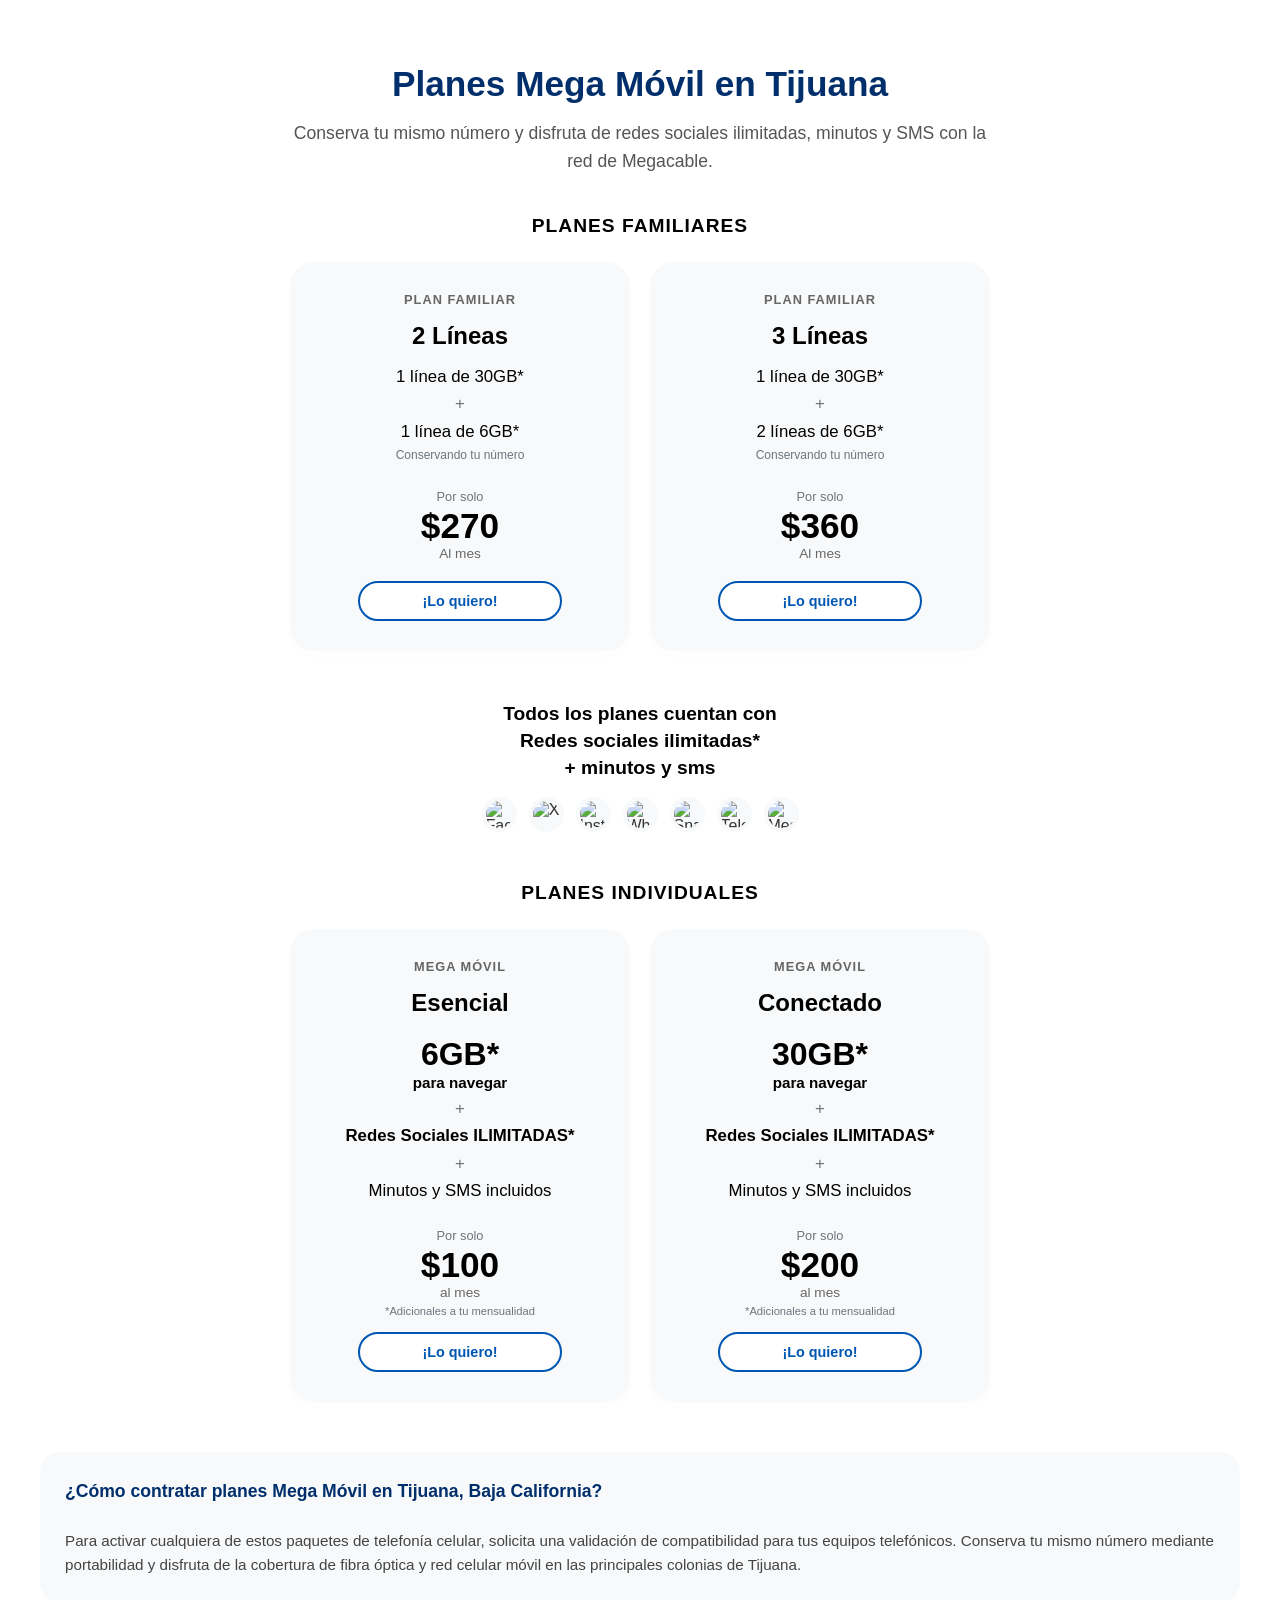
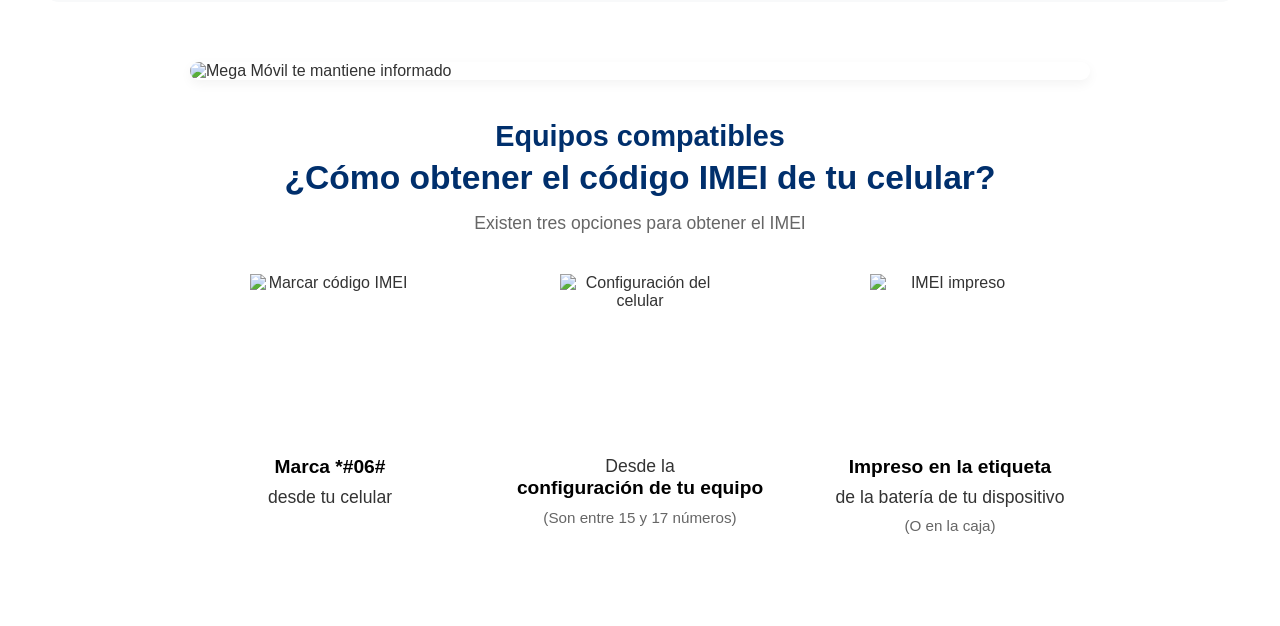
==== megamovil-tijuana.html @ 5f16b8f5 "Create megamovil-tijuana.html Mega Movil" ====
<!DOCTYPE html>
<html lang="es">
<head>
    <meta charset="UTF-8">
    <meta name="viewport" content="width=device-width, initial-scale=1.0">
    <title>Planes Mega Móvil en Tijuana | Megacable Celular</title>
    <meta name="description" content="Conoce los planes de telefonía celular Mega Móvil de Megacable en Tijuana. Planes familiares e individuales con redes sociales ilimitadas y hasta 30GB.">
    <link rel="stylesheet" href="https://cloudflare.com">
    <style>
        :root {
            --primary-blue: #002f6c;
            --megacable-blue: #0056b3;
            --orange: #ff6600;
            --gray-bg: #f8f9fa;
            --text-muted: #6c757d;
        }
        body {
            font-family: 'Segoe UI', Roboto, Helvetica, Arial, sans-serif;
            background-color: #ffffff;
            color: #333;
            margin: 0;
            padding: 0;
        }
        .main-container {
            max-width: 1200px;
            margin: 0 auto;
            padding: 40px 20px;
        }
        .header-seo {
            text-align: center;
            margin-bottom: 40px;
        }
        .header-seo h1 {
            color: var(--primary-blue);
            font-size: 2.2rem;
            font-weight: 800;
            margin-bottom: 15px;
        }
        .header-seo p {
            font-size: 1.1rem;
            color: #555;
            max-width: 700px;
            margin: 0 auto;
            line-height: 1.6;
        }
        .section-title {
            text-align: center;
            text-transform: uppercase;
            font-size: 1.2rem;
            font-weight: 800;
            letter-spacing: 1px;
            color: #000;
            margin: 40px 0 25px 0;
        }
        .carousel-wrapper {
            display: flex;
            align-items: center;
            justify-content: center;
            gap: 10px;
            margin-bottom: 30px;
            width: 100%;
        }
        .arrow-btn {
            background: none;
            border: none;
            font-size: 1.1rem;
            color: #ccc;
            cursor: pointer;
            padding: 10px;
            transition: color 0.2s;
        }
        .arrow-btn:hover { color: var(--orange); }
        .planes-grid {
            display: flex;
            flex-wrap: wrap;
            justify-content: center;
            gap: 20px;
            width: 100%;
        }
        .plan-card {
            background: var(--gray-bg);
            border-radius: 24px;
            padding: 30px 20px;
            text-align: center;
            flex: 1;
            min-width: 260px;
            max-width: 300px;
            box-shadow: 0 4px 15px rgba(0,0,0,0.01);
            display: flex;
            flex-direction: column;
            justify-content: space-between;
        }
        .plan-type {
            text-transform: uppercase;
            font-size: 0.8rem;
            font-weight: 800;
            letter-spacing: 1px;
            color: #666;
            margin-bottom: 15px;
        }
        .plan-title {
            font-size: 1.5rem;
            font-weight: 800;
            color: #000;
            margin: 0 0 15px 0;
        }
        .plan-features {
            font-size: 1.05rem;
            color: #000;
            line-height: 1.4;
            margin-bottom: 25px;
        }
        .plan-features span {
            display: block;
            margin: 4px 0;
        }
        .feature-subtext {
            font-size: 0.75rem;
            color: var(--text-muted);
            display: block;
            margin-top: 4px;
        }
        .price-label {
            font-size: 0.8rem;
            color: var(--text-muted);
            margin-bottom: 2px;
        }
        .price-amount {
            font-size: 2.2rem;
            font-weight: 800;
            color: #000;
            margin: 0;
        }
        .price-period {
            font-size: 0.85rem;
            color: #666;
            display: block;
            margin-bottom: 20px;
        }
        .price-note {
            font-size: 0.7rem;
            color: var(--text-muted);
            display: block;
            margin-top: -15px;
            margin-bottom: 15px;
        }
        .action-btn {
            display: block;
            background: #ffffff;
            color: #0056b3;
            border: 2px solid #0056b3;
            padding: 10px 25px;
            border-radius: 50px;
            font-weight: 700;
            text-decoration: none;
            font-size: 0.9rem;
            transition: all 0.2s ease;
            max-width: 150px;
            margin: 0 auto;
        }
        .action-btn:hover {
            background: #0056b3;
            color: #ffffff;
        }
        .global-features {
            text-align: center;
            margin: 50px auto;
            max-width: 500px;
            padding: 0 20px;
        }
        .global-features h3 {
            font-size: 1.2rem;
            font-weight: 700;
            margin-bottom: 15px;
            color: #000;
            line-height: 1.4;
        }
        .social-icons {
            display: flex;
            justify-content: center;
            gap: 12px;
            margin-top: 15px;
        }
        .social-icons i {
            font-size: 1.2rem;
            width: 32px;
            height: 32px;
            background: #fff;
            border: 1px solid #eee;
            border-radius: 50%;
            display: flex;
            align-items: center;
            justify-content: center;
            box-shadow: 0 2px 5px rgba(0,0,0,0.05);
        }
        .fa-facebook-f { color: #1877f2; }
        .fa-x-twitter { color: #000000; }
        .fa-whatsapp { color: #25d366; }
        .fa-instagram { color: #e1306c; }
        .fa-facebook-messenger { color: #0084ff; }
        .fa-telegram { color: #229ed9; }
        .footer-seo-info {
            background: var(--gray-bg);
            padding: 25px;
            border-radius: 20px;
            margin-top: 50px;
            color: #444;
            line-height: 1.6;
        }
    </style>
</head>
<body>
    <main class="main-container">
        <header class="header-seo">
            <h1>Planes Mega Móvil en Tijuana</h1>
            <p>Conserva tu mismo número y disfruta de redes sociales ilimitadas, minutos y SMS con la red de Megacable.</p>
        </header>
        <div class="section-title">Planes Familiares</div>
        <div class="carousel-wrapper">
            <button class="arrow-btn"><i class="fas fa-chevron-left"></i></button>
            <div class="planes-grid">
                <div class="plan-card">
                    <div>
                        <div class="plan-type">Plan Familiar</div>
                        <div class="plan-title">2 Líneas</div>
                        <div class="plan-features">
                            <span>1 línea de 30GB*</span>
                            <span style="font-weight:300; color:var(--text-muted); margin: 2px 0;">+</span>
                            <span>1 línea de 6GB*</span>
                            <span class="feature-subtext">Conservando tu número</span>
                        </div>
                    </div>
                    <div>
                        <div class="price-label">Por solo</div>
                        <p class="price-amount">$270</p>
                        <span class="price-period">Al mes</span>
                        <a href="https://wa.me" class="action-btn">¡Lo quiero!</a>
                    </div>
                </div>
                <div class="plan-card">
                    <div>
                        <div class="plan-type">Plan Familiar</div>
                        <div class="plan-title">3 Líneas</div>
                        <div class="plan-features">
                            <span>1 línea de 30GB*</span>
                            <span style="font-weight:300; color:var(--text-muted); margin: 2px 0;">+</span>
                            <span>2 líneas de 6GB*</span>
                            <span class="feature-subtext">Conservando tu número</span>
                        </div>
                    </div>
                    <div>
                        <div class="price-label">Por solo</div>
                        <p class="price-amount">$360</p>
                        <span class="price-period">Al mes</span>
                        <a href="https://wa.me" class="action-btn">¡Lo quiero!</a>
                    </div>
                                </div>
            </div>
            <button class="arrow-btn"><i class="fas fa-chevron-right"></i></button>
        </div>

        <!-- AQUÍ EMPIEZA LA SECCIÓN LIMPIA DE REDES SOCIALES -->
        <div class="global-features">
            <h3>Todos los planes cuentan con<br>Redes sociales ilimitadas*<br>+ minutos y sms</h3>
            <div class="social-icons">
                <img src="ico-facebook-2.svg" alt="Facebook" style="width: 35px; height: 35px; background: #f8f9fa; border-radius: 50%; padding: 4px; box-sizing: border-box;">
                <img src="ico-x-2.svg" alt="X" style="width: 35px; height: 35px; background: #f8f9fa; border-radius: 50%; padding: 4px; box-sizing: border-box;">
                <img src="ico-instagram-2.svg" alt="Instagram" style="width: 35px; height: 35px; background: #f8f9fa; border-radius: 50%; padding: 4px; box-sizing: border-box;">
                <img src="ico-whatsapp-2.svg" alt="WhatsApp" style="width: 35px; height: 35px; background: #f8f9fa; border-radius: 50%; padding: 4px; box-sizing: border-box;">
                <img src="ico-snapchat-2.svg" alt="Snapchat" style="width: 35px; height: 35px; background: #f8f9fa; border-radius: 50%; padding: 4px; box-sizing: border-box;">
                <img src="ico-telegram-2.svg" alt="Telegram" style="width: 35px; height: 35px; background: #f8f9fa; border-radius: 50%; padding: 4px; box-sizing: border-box;">
                <img src="ico-messenger-2.svg" alt="Messenger" style="width: 35px; height: 35px; background: #f8f9fa; border-radius: 50%; padding: 4px; box-sizing: border-box;">
            </div>
        </div>

        <div class="section-title">Planes Individuales</div>
        <div class="carousel-wrapper">
            <button class="arrow-btn"><i class="fas fa-chevron-left"></i></button>
            <div class="planes-grid">
                <div class="plan-card">
                    <div>
                        <div class="plan-type">Mega Móvil</div>
                        <div class="plan-title">Esencial</div>
                        <div class="plan-features">
                            <span style="font-size:2rem; font-weight:800; margin-bottom:0;">6GB*</span>
                            <span class="feature-subtext" style="font-size:0.95rem; margin-top:-5px; color:#000; font-weight: 600;">para navegar</span>
                            <span style="font-weight:300; color:var(--text-muted); margin:4px 0;">+</span>
                            <span style="font-weight:600;">Redes Sociales ILIMITADAS*</span>
                            <span style="font-weight:300; color:var(--text-muted); margin:4px 0;">+</span>
                            <span>Minutos y SMS incluidos</span>
                        </div>
                    </div>
                    <div>
                        <div class="price-label">Por solo</div>
                        <p class="price-amount">$100</p>
                        <span class="price-period">al mes</span>
                        <span class="price-note">*Adicionales a tu mensualidad</span>
                        <a href="https://wa.me" class="action-btn">¡Lo quiero!</a>
                    </div>
                </div>
                <div class="plan-card">
                    <div>
                        <div class="plan-type">Mega Móvil</div>
                        <div class="plan-title">Conectado</div>
                        <div class="plan-features">
                            <span style="font-size:2rem; font-weight:800; margin-bottom:0;">30GB*</span>
                            <span class="feature-subtext" style="font-size:0.95rem; margin-top:-5px; color:#000; font-weight: 600;">para navegar</span>
                            <span style="font-weight:300; color:var(--text-muted); margin:4px 0;">+</span>
                            <span style="font-weight:600;">Redes Sociales ILIMITADAS*</span>
                            <span style="font-weight:300; color:var(--text-muted); margin:4px 0;">+</span>
                            <span>Minutos y SMS incluidos</span>
                        </div>
                    </div>
                    <div>
                        <div class="price-label">Por solo</div>
                        <p class="price-amount">$200</p>
                        <span class="price-period">al mes</span>
                        <span class="price-note">*Adicionales a tu mensualidad</span>
                        <a href="https://wa.me" class="action-btn">¡Lo quiero!</a>
                    </div>
                </div>
            </div>
            <button class="arrow-btn"><i class="fas fa-chevron-right"></i></button>
        </div>

        <footer class="footer-seo-info">
            <h4 style="margin-top:0; color:var(--primary-blue); font-size:1.1rem;">¿Cómo contratar planes Mega Móvil en Tijuana, Baja California?</h4>
            <p style="margin-bottom:0; font-size:0.95rem;">Para activar cualquiera de estos paquetes de telefonía celular, solicita una validación de compatibilidad para tus equipos telefónicos. Conserva tu mismo número mediante portabilidad y disfruta de la cobertura de fibra óptica y red celular móvil en las principales colonias de Tijuana.</p>
        </footer>
      
        <!-- SECCIÓN COMPATIBILIDAD DE EQUIPOS E IMEI -->
        <section style="margin-top: 60px; font-family: 'Segoe UI', Roboto, sans-serif; color: #333;">
            
            <!-- Banner Superior Informativo -->
            <div style="width: 100%; max-width: 900px; margin: 0 auto 40px auto; border-radius: 12px; overflow: hidden; box-shadow: 0 4px 12px rgba(0,0,0,0.05);">
                <img src="0__imagen_1765406468.png" alt="Mega Móvil te mantiene informado" style="width: 100%; display: block; height: auto;">
            </div>

            <!-- Títulos Principales Centrados -->
            <div style="text-align: center; margin-bottom: 40px; padding: 0 10px;">
                <h2 style="color: #002f6c; font-size: 1.8rem; font-weight: 800; margin-bottom: 5px;">
                    Equipos compatibles
                </h2>
                <h3 style="color: #002f6c; font-size: 2.1rem; font-weight: 800; margin-top: 0; margin-bottom: 15px; line-height: 1.2;">
                    ¿Cómo obtener el código IMEI de tu celular?
                </h3>
                <p style="color: #666; font-size: 1.1rem; margin: 0;">
                    Existen tres opciones para obtener el IMEI
                </p>
            </div>
            <!-- Contenedor de los 3 Pasos con tus imágenes -->
            <div style="display: flex; flex-wrap: wrap; justify-content: center; gap: 30px; max-width: 950px; margin: 0 auto 50px auto; padding: 0 15px;">
                
                <!-- Opción 1: Marcar *#06# -->
                <div style="flex: 1; min-width: 250px; max-width: 280px; text-align: center; display: flex; flex-direction: column; align-items: center;">
                    <img src="1-cel.png" alt="Marcar código IMEI" style="width: 160px; height: 160px; object-fit: contain; margin-bottom: 20px;">
                    <p style="font-size: 1.1rem; line-height: 1.4; color: #333; margin: 0;">
                        <strong style="color: #000; font-weight: 800; display: block; font-size: 1.2rem; margin-bottom: 4px;">Marca *#06#</strong> 
                        desde tu celular
                    </p>
                </div>

                <!-- Opción 2: Configuración del equipo -->
                <div style="flex: 1; min-width: 250px; max-width: 280px; text-align: center; display: flex; flex-direction: column; align-items: center;">
                    <img src="2-tuerca.png" alt="Configuración del celular" style="width: 160px; height: 160px; object-fit: contain; margin-bottom: 20px;">
                    <p style="font-size: 1.1rem; line-height: 1.4; color: #333; margin: 0;">
                        Desde la <strong style="color: #000; font-weight: 800; display: block; font-size: 1.2rem; margin-bottom: 4px; margin-top: -4px;">configuración de tu equipo</strong> 
                        <span style="color: #666; font-size: 0.95rem; display: block; margin-top: 5px;">(Son entre 15 y 17 números)</span>
                    </p>
                </div>

                <!-- Opción 3: Impreso en la etiqueta -->
                <div style="flex: 1; min-width: 250px; max-width: 280px; text-align: center; display: flex; flex-direction: column; align-items: center;">
                    <img src="3-imei.png" alt="IMEI impreso" style="width: 160px; height: 160px; object-fit: contain; margin-bottom: 20px;">
                    <p style="font-size: 1.1rem; line-height: 1.4; color: #333; margin: 0;">
                        <strong style="color: #000; font-weight: 800; display: block; font-size: 1.2rem; margin-bottom: 4px;">Impreso en la etiqueta</strong> 
                        de la batería de tu dispositivo 
                        <span style="color: #666; font-size: 0.95rem; display: block; margin-top: 5px;">(O en la caja)</span>
                    </p>
                </div>

            </div>
        </section>

    </main>
</body>
          </html>
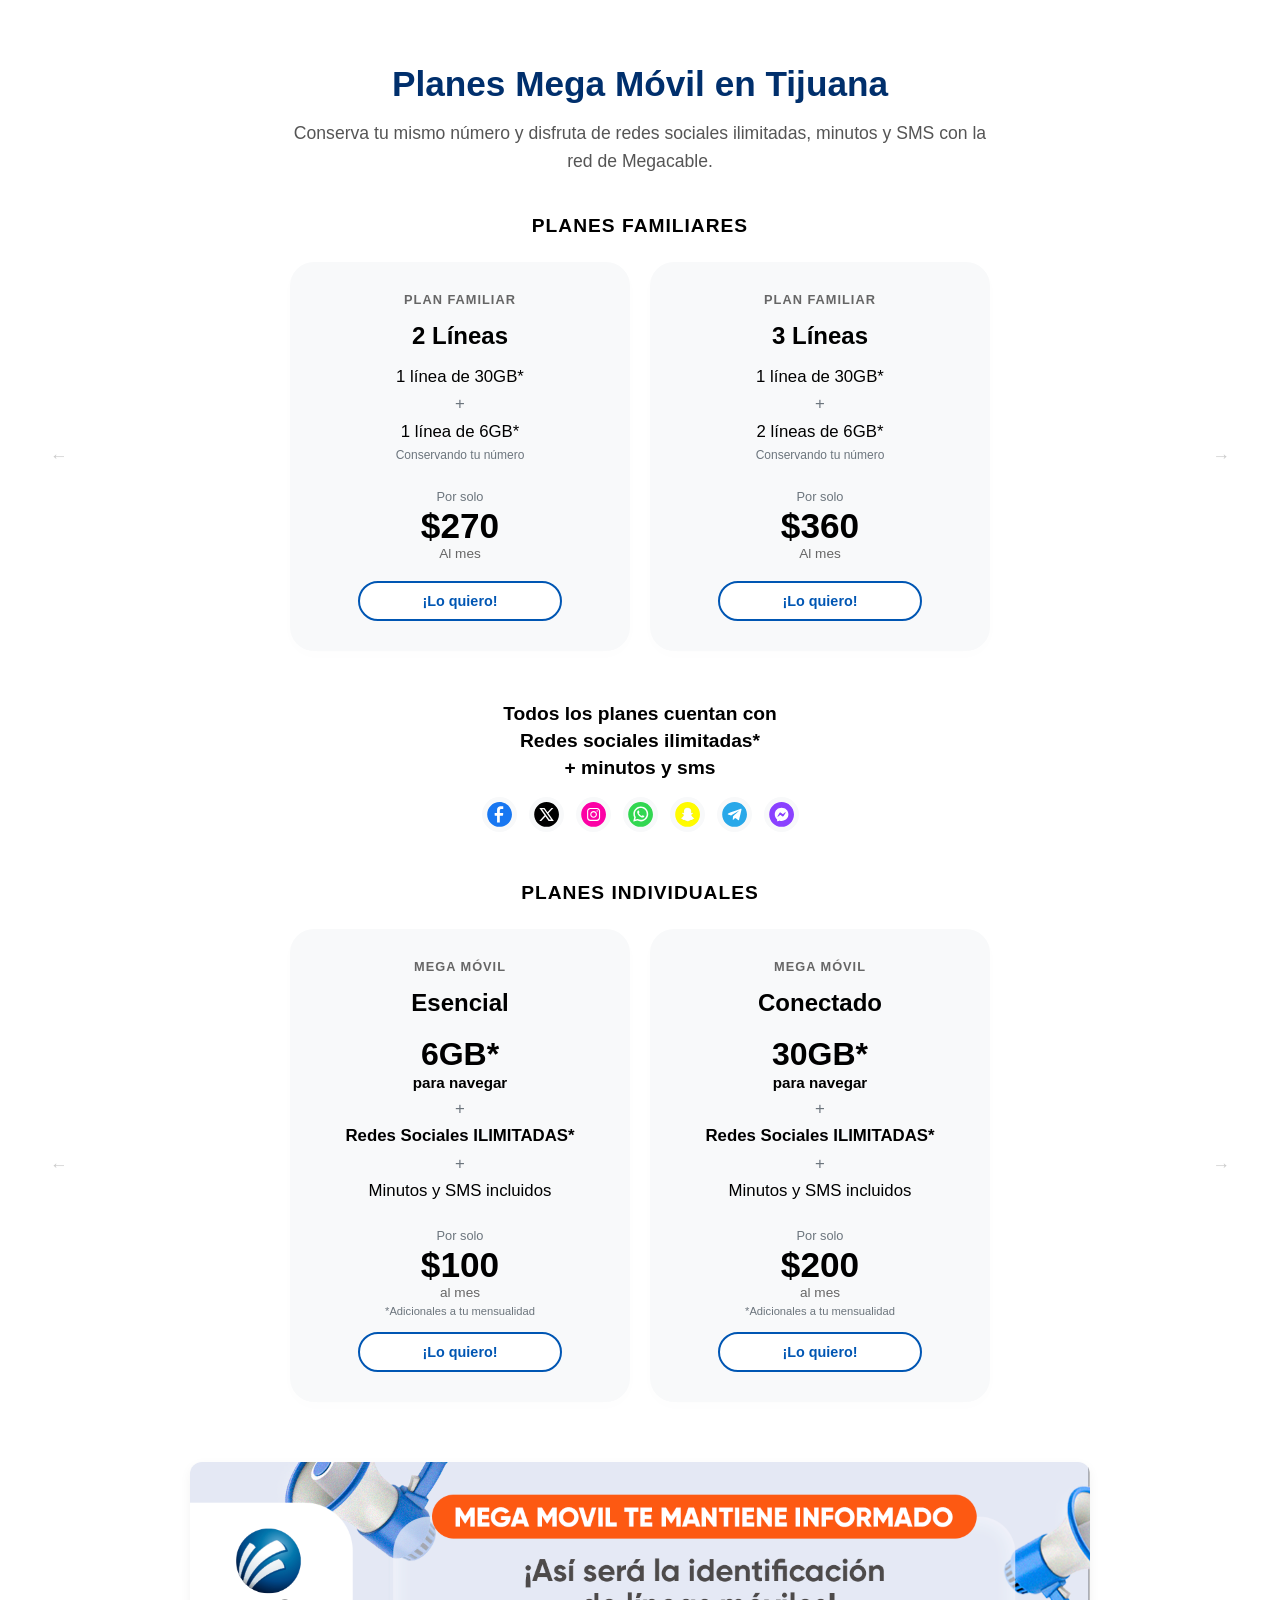
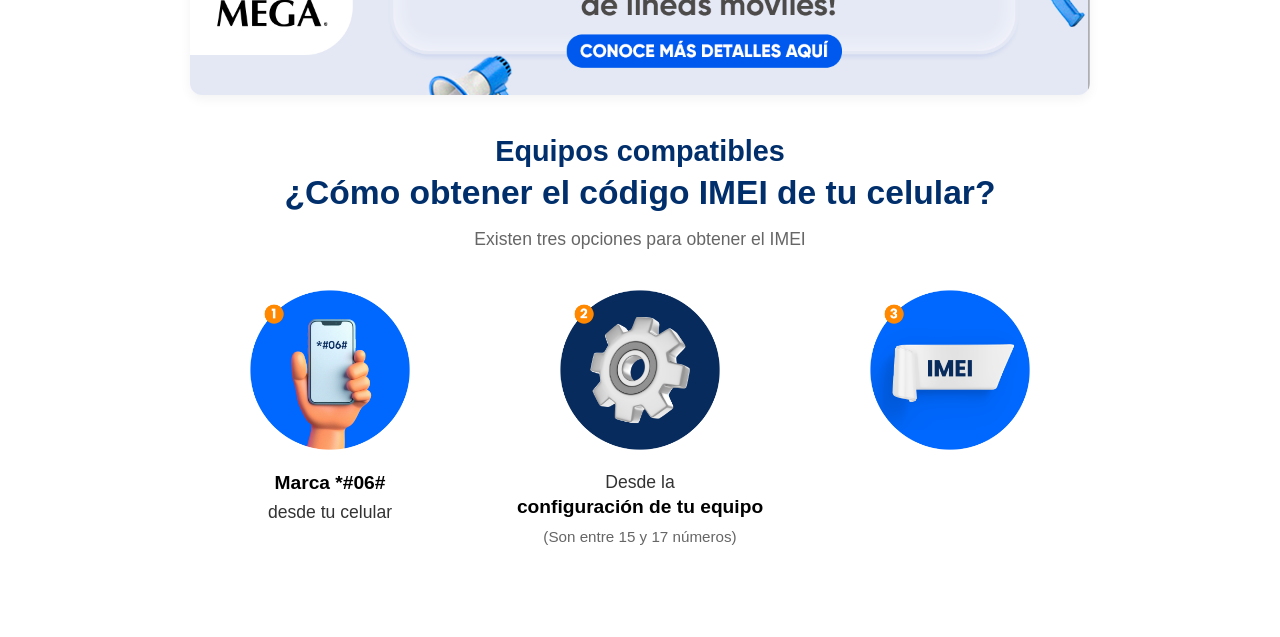
==== commit d7249985: "Update megamovil-tijuana.html" ====
--- a/megamovil-tijuana.html
+++ b/megamovil-tijuana.html
@@ -5,7 +5,6 @@
     <meta name="viewport" content="width=device-width, initial-scale=1.0">
     <title>Planes Mega Móvil en Tijuana | Megacable Celular</title>
     <meta name="description" content="Conoce los planes de telefonía celular Mega Móvil de Megacable en Tijuana. Planes familiares e individuales con redes sociales ilimitadas y hasta 30GB.">
-    <link rel="stylesheet" href="https://cloudflare.com">
     <style>
         :root {
             --primary-blue: #002f6c;
@@ -67,9 +66,7 @@
             color: #ccc;
             cursor: pointer;
             padding: 10px;
-            transition: color 0.2s;
-        }
-        .arrow-btn:hover { color: var(--orange); }
+        }
         .planes-grid {
             display: flex;
             flex-wrap: wrap;
@@ -154,13 +151,8 @@
             font-weight: 700;
             text-decoration: none;
             font-size: 0.9rem;
-            transition: all 0.2s ease;
             max-width: 150px;
             margin: 0 auto;
-        }
-        .action-btn:hover {
-            background: #0056b3;
-            color: #ffffff;
         }
         .global-features {
             text-align: center;
@@ -181,24 +173,6 @@
             gap: 12px;
             margin-top: 15px;
         }
-        .social-icons i {
-            font-size: 1.2rem;
-            width: 32px;
-            height: 32px;
-            background: #fff;
-            border: 1px solid #eee;
-            border-radius: 50%;
-            display: flex;
-            align-items: center;
-            justify-content: center;
-            box-shadow: 0 2px 5px rgba(0,0,0,0.05);
-        }
-        .fa-facebook-f { color: #1877f2; }
-        .fa-x-twitter { color: #000000; }
-        .fa-whatsapp { color: #25d366; }
-        .fa-instagram { color: #e1306c; }
-        .fa-facebook-messenger { color: #0084ff; }
-        .fa-telegram { color: #229ed9; }
         .footer-seo-info {
             background: var(--gray-bg);
             padding: 25px;
@@ -217,7 +191,7 @@
         </header>
         <div class="section-title">Planes Familiares</div>
         <div class="carousel-wrapper">
-            <button class="arrow-btn"><i class="fas fa-chevron-left"></i></button>
+            <button class="arrow-btn">&larr;</button>
             <div class="planes-grid">
                 <div class="plan-card">
                     <div>
@@ -234,7 +208,7 @@
                         <div class="price-label">Por solo</div>
                         <p class="price-amount">$270</p>
                         <span class="price-period">Al mes</span>
-                        <a href="https://wa.me" class="action-btn">¡Lo quiero!</a>
+                        <a href="https://wa.me/526641646512" class="action-btn">¡Lo quiero!</a>
                     </div>
                 </div>
                 <div class="plan-card">
@@ -252,14 +226,13 @@
                         <div class="price-label">Por solo</div>
                         <p class="price-amount">$360</p>
                         <span class="price-period">Al mes</span>
-                        <a href="https://wa.me" class="action-btn">¡Lo quiero!</a>
-                    </div>
-                                </div>
-            </div>
-            <button class="arrow-btn"><i class="fas fa-chevron-right"></i></button>
+                        <a href="https://wa.me/526641646512" class="action-btn">¡Lo quiero!</a>
+                    </div>
+                </div>
+            </div>
+            <button class="arrow-btn">&rarr;</button>
         </div>
 
-        <!-- AQUÍ EMPIEZA LA SECCIÓN LIMPIA DE REDES SOCIALES -->
         <div class="global-features">
             <h3>Todos los planes cuentan con<br>Redes sociales ilimitadas*<br>+ minutos y sms</h3>
             <div class="social-icons">
@@ -275,7 +248,7 @@
 
         <div class="section-title">Planes Individuales</div>
         <div class="carousel-wrapper">
-            <button class="arrow-btn"><i class="fas fa-chevron-left"></i></button>
+            <button class="arrow-btn">&larr;</button>
             <div class="planes-grid">
                 <div class="plan-card">
                     <div>
@@ -295,7 +268,7 @@
                         <p class="price-amount">$100</p>
                         <span class="price-period">al mes</span>
                         <span class="price-note">*Adicionales a tu mensualidad</span>
-                        <a href="https://wa.me" class="action-btn">¡Lo quiero!</a>
+                        <a href="https://wa.me/526641646512" class="action-btn">¡Lo quiero!</a>
                     </div>
                 </div>
                 <div class="plan-card">
@@ -316,73 +289,32 @@
                         <p class="price-amount">$200</p>
                         <span class="price-period">al mes</span>
                         <span class="price-note">*Adicionales a tu mensualidad</span>
-                        <a href="https://wa.me" class="action-btn">¡Lo quiero!</a>
-                    </div>
-                </div>
-            </div>
-            <button class="arrow-btn"><i class="fas fa-chevron-right"></i></button>
+                        <a href="https://wa.me/526641646512" class="action-btn">¡Lo quiero!</a>
+                    </div>
+                </div>
+            </div>
+            <button class="arrow-btn">&rarr;</button>
         </div>
 
-        <footer class="footer-seo-info">
-            <h4 style="margin-top:0; color:var(--primary-blue); font-size:1.1rem;">¿Cómo contratar planes Mega Móvil en Tijuana, Baja California?</h4>
-            <p style="margin-bottom:0; font-size:0.95rem;">Para activar cualquiera de estos paquetes de telefonía celular, solicita una validación de compatibilidad para tus equipos telefónicos. Conserva tu mismo número mediante portabilidad y disfruta de la cobertura de fibra óptica y red celular móvil en las principales colonias de Tijuana.</p>
-        </footer>
-      
         <!-- SECCIÓN COMPATIBILIDAD DE EQUIPOS E IMEI -->
-        <section style="margin-top: 60px; font-family: 'Segoe UI', Roboto, sans-serif; color: #333;">
-            
-            <!-- Banner Superior Informativo -->
+        <section style="margin-top: 60px; color: #333;">
             <div style="width: 100%; max-width: 900px; margin: 0 auto 40px auto; border-radius: 12px; overflow: hidden; box-shadow: 0 4px 12px rgba(0,0,0,0.05);">
                 <img src="0__imagen_1765406468.png" alt="Mega Móvil te mantiene informado" style="width: 100%; display: block; height: auto;">
             </div>
-
-            <!-- Títulos Principales Centrados -->
             <div style="text-align: center; margin-bottom: 40px; padding: 0 10px;">
-                <h2 style="color: #002f6c; font-size: 1.8rem; font-weight: 800; margin-bottom: 5px;">
-                    Equipos compatibles
-                </h2>
-                <h3 style="color: #002f6c; font-size: 2.1rem; font-weight: 800; margin-top: 0; margin-bottom: 15px; line-height: 1.2;">
-                    ¿Cómo obtener el código IMEI de tu celular?
-                </h3>
-                <p style="color: #666; font-size: 1.1rem; margin: 0;">
-                    Existen tres opciones para obtener el IMEI
-                </p>
-            </div>
-            <!-- Contenedor de los 3 Pasos con tus imágenes -->
+                <h2 style="color: #002f6c; font-size: 1.8rem; font-weight: 800; margin-bottom: 5px;">Equipos compatibles</h2>
+                <h3 style="color: #002f6c; font-size: 2.1rem; font-weight: 800; margin-top: 0; margin-bottom: 15px; line-height: 1.2;">¿Cómo obtener el código IMEI de tu celular?</h3>
+                <p style="color: #666; font-size: 1.1rem; margin: 0;">Existen tres opciones para obtener el IMEI</p>
+            </div>
             <div style="display: flex; flex-wrap: wrap; justify-content: center; gap: 30px; max-width: 950px; margin: 0 auto 50px auto; padding: 0 15px;">
-                
-                <!-- Opción 1: Marcar *#06# -->
                 <div style="flex: 1; min-width: 250px; max-width: 280px; text-align: center; display: flex; flex-direction: column; align-items: center;">
                     <img src="1-cel.png" alt="Marcar código IMEI" style="width: 160px; height: 160px; object-fit: contain; margin-bottom: 20px;">
-                    <p style="font-size: 1.1rem; line-height: 1.4; color: #333; margin: 0;">
-                        <strong style="color: #000; font-weight: 800; display: block; font-size: 1.2rem; margin-bottom: 4px;">Marca *#06#</strong> 
-                        desde tu celular
-                    </p>
-                </div>
-
-                <!-- Opción 2: Configuración del equipo -->
+                    <p style="font-size: 1.1rem; line-height: 1.4; color: #333; margin: 0;"><strong style="color: #000; font-weight: 800; display: block; font-size: 1.2rem; margin-bottom: 4px;">Marca *#06#</strong> desde tu celular</p>
+                </div>
                 <div style="flex: 1; min-width: 250px; max-width: 280px; text-align: center; display: flex; flex-direction: column; align-items: center;">
                     <img src="2-tuerca.png" alt="Configuración del celular" style="width: 160px; height: 160px; object-fit: contain; margin-bottom: 20px;">
-                    <p style="font-size: 1.1rem; line-height: 1.4; color: #333; margin: 0;">
-                        Desde la <strong style="color: #000; font-weight: 800; display: block; font-size: 1.2rem; margin-bottom: 4px; margin-top: -4px;">configuración de tu equipo</strong> 
-                        <span style="color: #666; font-size: 0.95rem; display: block; margin-top: 5px;">(Son entre 15 y 17 números)</span>
-                    </p>
-                </div>
-
-                <!-- Opción 3: Impreso en la etiqueta -->
+                    <p style="font-size: 1.1rem; line-height: 1.4; color: #333; margin: 0;">Desde la <strong style="color: #000; font-weight: 800; display: block; font-size: 1.2rem; margin-bottom: 4px;">configuración de tu equipo</strong><span style="color: #666; font-size: 0.95rem; display: block; margin-top: 5px;">(Son entre 15 y 17 números)</span></p>
+                </div>
                 <div style="flex: 1; min-width: 250px; max-width: 280px; text-align: center; display: flex; flex-direction: column; align-items: center;">
                     <img src="3-imei.png" alt="IMEI impreso" style="width: 160px; height: 160px; object-fit: contain; margin-bottom: 20px;">
-                    <p style="font-size: 1.1rem; line-height: 1.4; color: #333; margin: 0;">
-                        <strong style="color: #000; font-weight: 800; display: block; font-size: 1.2rem; margin-bottom: 4px;">Impreso en la etiqueta</strong> 
-                        de la batería de tu dispositivo 
-                        <span style="color: #666; font-size: 0.95rem; display: block; margin-top: 5px;">(O en la caja)</span>
-                    </p>
-                </div>
-
-            </div>
-        </section>
-
-    </main>
-</body>
-          </html>
-          
+                    
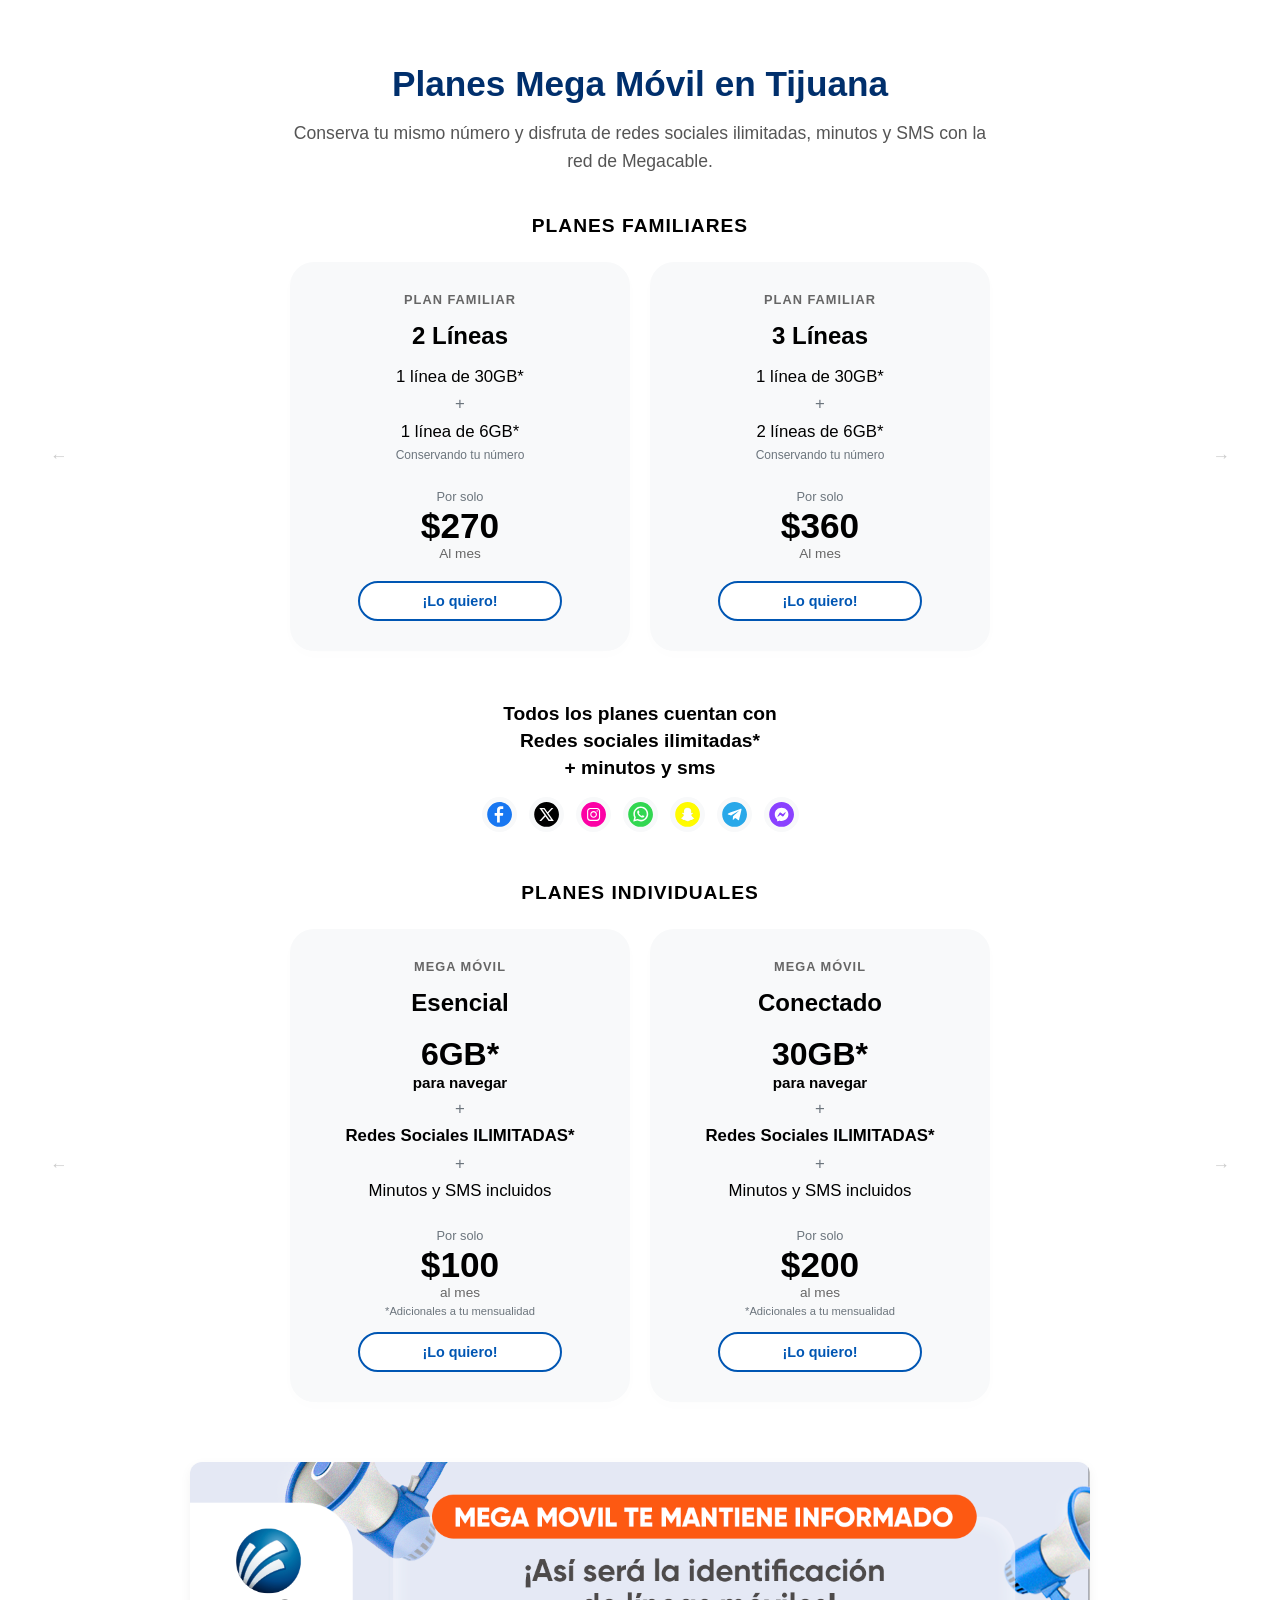
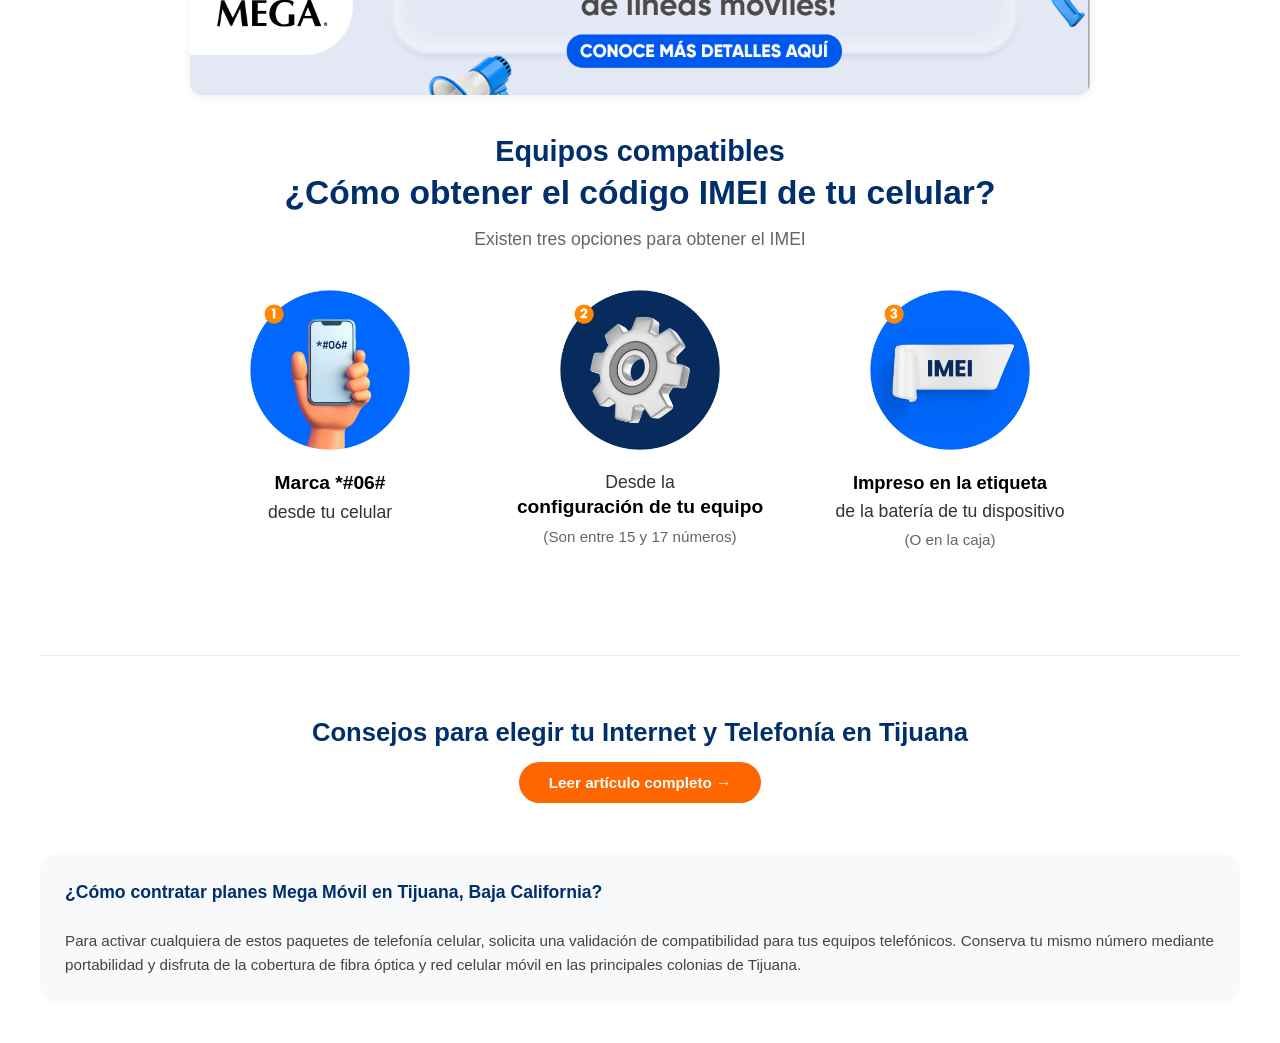
==== commit 423b67cd: "Update megamovil-tijuana.html" ====
--- a/megamovil-tijuana.html
+++ b/megamovil-tijuana.html
@@ -315,6 +315,27 @@
                     <img src="2-tuerca.png" alt="Configuración del celular" style="width: 160px; height: 160px; object-fit: contain; margin-bottom: 20px;">
                     <p style="font-size: 1.1rem; line-height: 1.4; color: #333; margin: 0;">Desde la <strong style="color: #000; font-weight: 800; display: block; font-size: 1.2rem; margin-bottom: 4px;">configuración de tu equipo</strong><span style="color: #666; font-size: 0.95rem; display: block; margin-top: 5px;">(Son entre 15 y 17 números)</span></p>
                 </div>
-                <div style="flex: 1; min-width: 250px; max-width: 280px; text-align: center; display: flex; flex-direction: column; align-items: center;">
+                                <div style="flex: 1; min-width: 250px; max-width: 280px; text-align: center; display: flex; flex-direction: column; align-items: center; margin-bottom: 30px;">
                     <img src="3-imei.png" alt="IMEI impreso" style="width: 160px; height: 160px; object-fit: contain; margin-bottom: 20px;">
-                    
+                    <p style="font-size: 1.1rem; line-height: 1.4; color: #333; margin: 0; padding-bottom: 25px; display: block !important;">
+                        <strong style="color: #000; font-weight: 800; display: block; font-size: 1.15rem; margin-bottom: 4px;">Impreso en la etiqueta</strong> 
+                        de la batería de tu dispositivo 
+                        <span style="color: #666; font-size: 0.95rem; display: block; margin-top: 5px; font-weight: 400;">(O en la caja)</span>
+                    </p>
+                </div>
+            </div>
+        </section>
+
+        <!-- SECCIÓN DE CONSEJOS Y ENLACE AL BLOG -->
+        <section style="margin-top: 40px; text-align: center; border-top: 1px solid #eee; padding-top: 40px; margin-bottom: 40px;">
+            <h2 style="color: var(--primary-blue); font-size: 1.6rem; font-weight: 800; margin-bottom: 15px;">Consejos para elegir tu Internet y Telefonía en Tijuana</h2>
+            <a href="blog-fibra-optica.html" style="display: inline-block; background: var(--orange); color: white; padding: 12px 30px; border-radius: 50px; font-weight: 700; text-decoration: none; font-size: 0.95rem;">Leer artículo completo &rarr;</a>
+        </section>
+
+        <footer class="footer-seo-info">
+            <h4 style="margin-top:0; color:var(--primary-blue); font-size:1.1rem;">¿Cómo contratar planes Mega Móvil en Tijuana, Baja California?</h4>
+            <p style="margin-bottom:0; font-size:0.95rem;">Para activar cualquiera de estos paquetes de telefonía celular, solicita una validación de compatibilidad para tus equipos telefónicos. Conserva tu mismo número mediante portabilidad y disfruta de la cobertura de fibra óptica y red celular móvil en las principales colonias de Tijuana.</p>
+        </footer>
+    </main>
+</body>
+</html>
